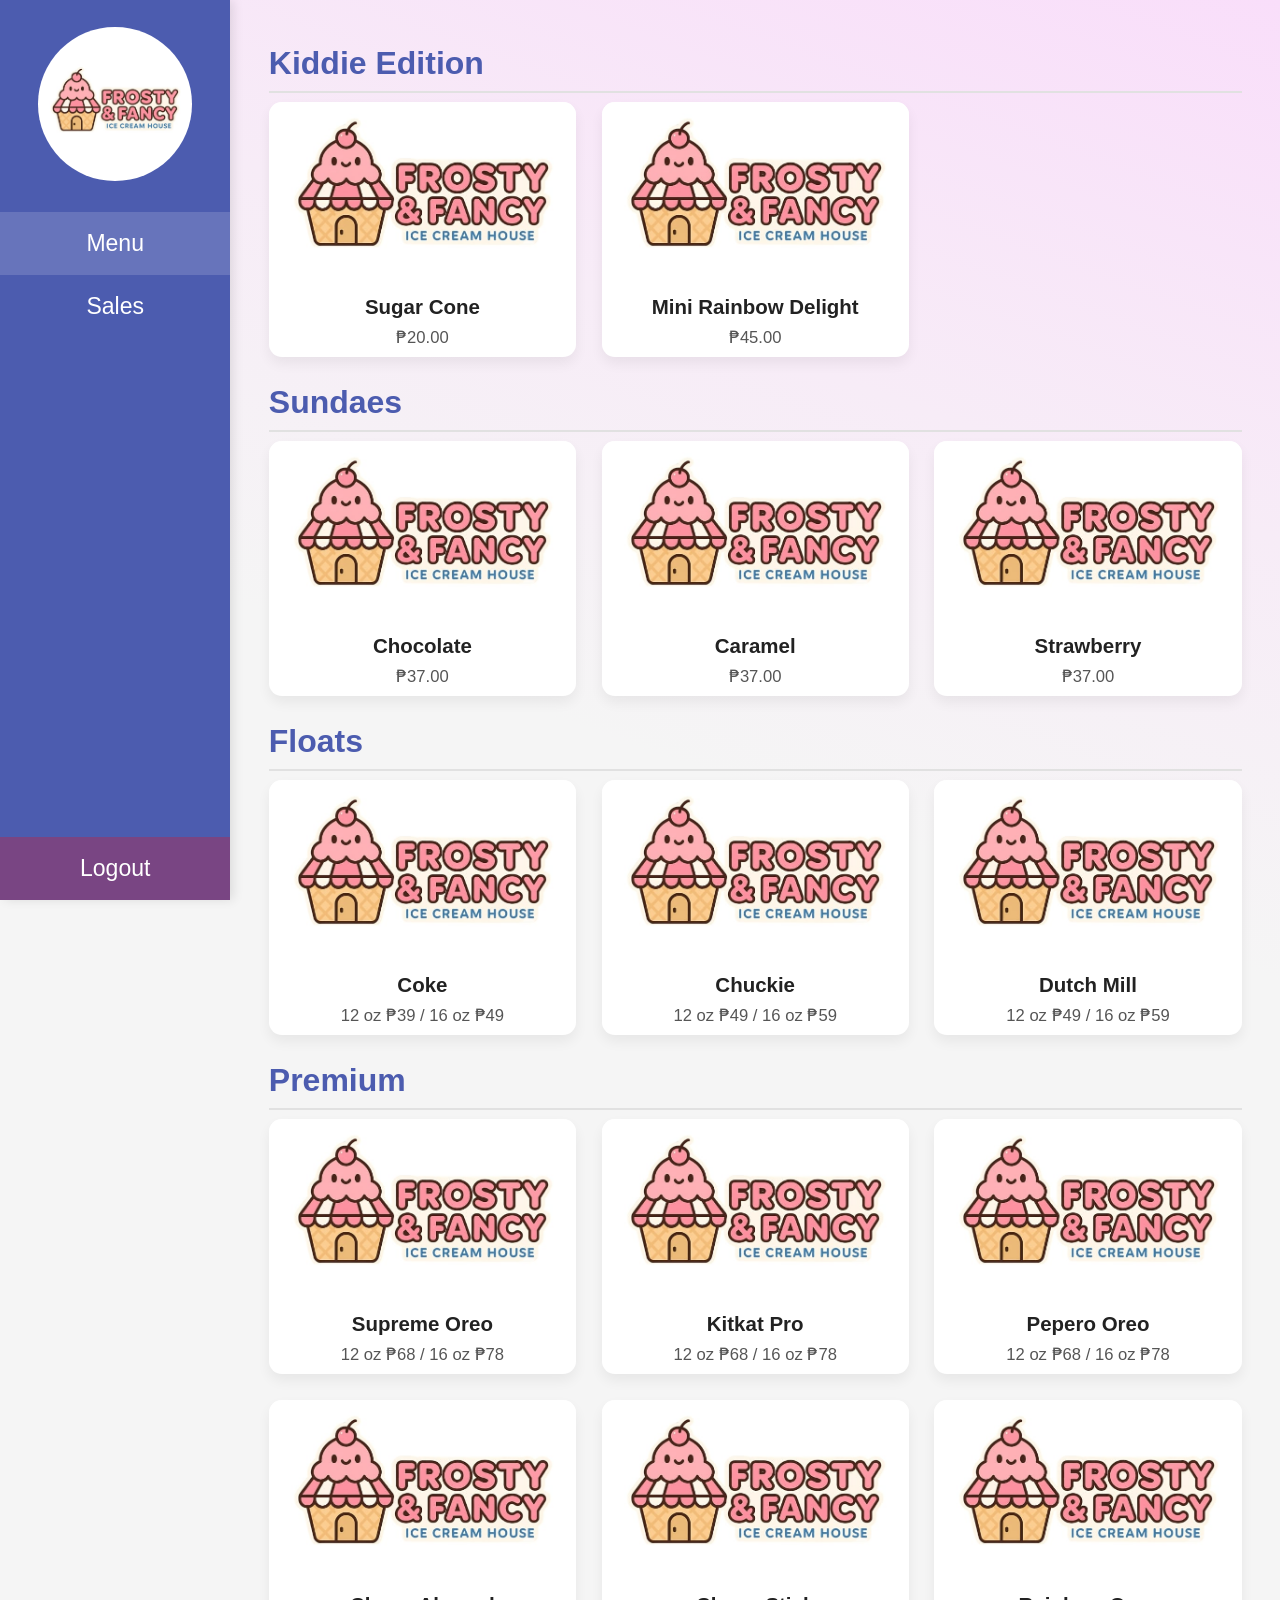
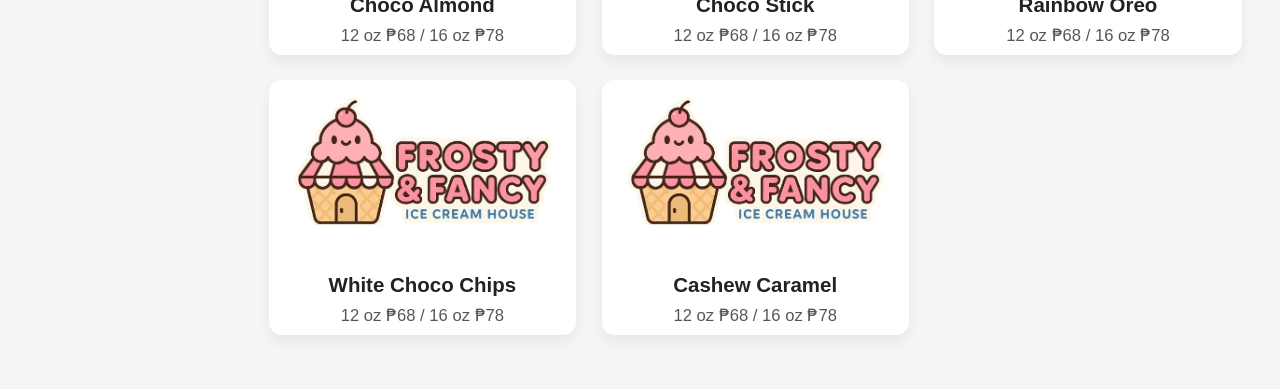
==== FROSTY.html @ 189c3f09 "Add files via upload" ====
<!DOCTYPE html>
<html lang="en">
<head>
  
  <meta charset="UTF-8">
  <meta name="viewport" content="width=device-width, initial-scale=1.0, maximum-scale=1.0, user-scalable=no">
  <title>Frosty & Fancy Menu</title>
  <link rel="stylesheet" href="styles.css">
</head>
<body>
  <aside class="sidebar">
    <div class="logo"><img src="frosty.jpg" alt="Frosty Logo"></div>
    <button class="nav-btn active">Menu</button>
    <button class="nav-btn" onclick="location.href='sales.html'">Sales</button>
    <button class="nav-btn logout" onclick="logout()">Logout</button>
  </aside>

  <main>
    <!-- Kiddie Edition -->
    <h1>Kiddie Edition</h1>
    <div class="grid">
      <div class="card" data-name="Sugar Cone" data-price="20" data-img="frosty.jpg">
        <img src="frosty.jpg" alt="Sugar Cone"><h3>Sugar Cone</h3><p>₱20.00</p>
      </div>
      <div class="card" data-name="Mini Rainbow Delight" data-price="45" data-img="frosty.jpg">
        <img src="frosty.jpg" alt="Mini Rainbow Delight"><h3>Mini Rainbow Delight</h3><p>₱45.00</p>
      </div>
    </div>

    <!-- Sundaes -->
    <h1>Sundaes</h1>
    <div class="grid">
      <div class="card" data-name="Chocolate Sundae" data-price="37" data-img="frosty.jpg">
        <img src="frosty.jpg" alt="Chocolate"><h3>Chocolate</h3><p>₱37.00</p>
      </div>
      <div class="card" data-name="Caramel Sundae" data-price="37" data-img="frosty.jpg">
        <img src="frosty.jpg" alt="Caramel"><h3>Caramel</h3><p>₱37.00</p>
      </div>
      <div class="card" data-name="Strawberry Sundae" data-price="37" data-img="frosty.jpg">
        <img src="frosty.jpg" alt="Strawberry"><h3>Strawberry</h3><p>₱37.00</p>
      </div>
    </div>

    <!-- Floats -->
    <h1>Floats</h1>
    <div class="grid">
      <div class="card" data-name="Coke Float" data-size="12:39,16:49" data-img="frosty.jpg">
        <img src="frosty.jpg" alt="Coke Float"><h3>Coke</h3><p>12 oz ₱39 / 16 oz ₱49</p>
      </div>
      <div class="card" data-name="Chuckie Float" data-size="12:49,16:59" data-img="frosty.jpg">
        <img src="frosty.jpg" alt="Chuckie"><h3>Chuckie</h3><p>12 oz ₱49 / 16 oz ₱59</p>
      </div>
      <div class="card" data-name="Dutch Mill Float" data-size="12:49,16:59" data-img="frosty.jpg">
        <img src="frosty.jpg" alt="Dutch Mill"><h3>Dutch Mill</h3><p>12 oz ₱49 / 16 oz ₱59</p>
      </div>
    </div>

    <!-- Premium -->
    <h1>Premium</h1>
    <div class="grid">
      <!-- Same price for all premium items -->
      <div class="card" data-name="Supreme Oreo" data-size="12:68,16:78" data-img="frosty.jpg">
        <img src="frosty.jpg" alt="Supreme Oreo"><h3>Supreme Oreo</h3><p>12 oz ₱68 / 16 oz ₱78</p>
      </div>
      <div class="card" data-name="Kitkat Pro" data-size="12:68,16:78" data-img="frosty.jpg">
        <img src="frosty.jpg" alt="Kitkat Pro"><h3>Kitkat Pro</h3><p>12 oz ₱68 / 16 oz ₱78</p>
      </div>
      <div class="card" data-name="Pepero Oreo" data-size="12:68,16:78" data-img="frosty.jpg">
        <img src="frosty.jpg" alt="Pepero Oreo"><h3>Pepero Oreo</h3><p>12 oz ₱68 / 16 oz ₱78</p>
      </div>
      <div class="card" data-name="Choco Almond" data-size="12:68,16:78" data-img="frosty.jpg">
        <img src="frosty.jpg" alt="Choco Almond"><h3>Choco Almond</h3><p>12 oz ₱68 / 16 oz ₱78</p>
      </div>
      <div class="card" data-name="Choco Stick" data-size="12:68,16:78" data-img="frosty.jpg">
        <img src="frosty.jpg" alt="Choco Stick"><h3>Choco Stick</h3><p>12 oz ₱68 / 16 oz ₱78</p>
      </div>
      <div class="card" data-name="Rainbow Oreo" data-size="12:68,16:78" data-img="frosty.jpg">
        <img src="frosty.jpg" alt="Rainbow Oreo"><h3>Rainbow Oreo</h3><p>12 oz ₱68 / 16 oz ₱78</p>
      </div>
      <div class="card" data-name="White Choco Chips" data-size="12:68,16:78" data-img="frosty.jpg">
        <img src="frosty.jpg" alt="White Choco Chips"><h3>White Choco Chips</h3><p>12 oz ₱68 / 16 oz ₱78</p>
      </div>
      <div class="card" data-name="Cashew Caramel" data-size="12:68,16:78" data-img="frosty.jpg">
        <img src="frosty.jpg" alt="Cashew Caramel"><h3>Cashew Caramel</h3><p>12 oz ₱68 / 16 oz ₱78</p>
      </div>
    </div>
  </main>

  <!-- Floating Modal -->
  <div class="modal" id="productModal">
    <div class="modal-content">
      <span class="close" id="closeModal">&times;</span>
      <img id="modalImg" src="" alt="">
      <h2 id="modalName"></h2>
      <p id="modalPrice"></p>

      <!-- Size options appear only if needed -->
      <div class="size-options" id="sizeOptions">
  
  <div class="size-btn active" data-size="12oz">12oz ₱39</div> 
</div>

<div class="qty-controls">
  <button id="minusQty">–</button>
  <span id="modalQty">1</span>
  <button id="plusQty">+</button>
</div>
      </label>
      <div class="modal-actions">
        <button id="addOrder">Add to Order</button>
        <button id="goCheckout">Proceed to Checkout</button>
      </div>
    </div>
  </div>

  <script src="menu.js">
   function logout() {
  // Only clear login info
  localStorage.removeItem("loggedInUser");
  sessionStorage.clear();

  // Redirect to login page
  window.location.href = "login.html";
}

  </script>
</body>
</html>
---- styles.css ----
/* ---------- Base Reset ---------- */
* {
  margin: 0;
  padding: 0;
  box-sizing: border-box;
  font-family: "Segoe UI", Arial, sans-serif;
}
body {
  display: flex;
  background: linear-gradient(
    20deg,
    rgba(245, 245, 245, 1) 60%,
    rgba(247, 236, 247, 1) 78%,
    rgba(249, 222, 250, 1) 100%
  );
  color: #333;
  min-height: 100vh;
}

/* ---------- Sidebar ---------- */
.sidebar {
  width: 18vw; /* relative to screen width */
  background: #4c5caf;
  color: #fff;
  display: flex;
  flex-direction: column;
  align-items: center;
  padding-top: 3vh;
  position: fixed;
  top: 0;
  left: 0;
  bottom: 0;
  box-shadow: 0.3vw 0 0.8vw rgba(0,0,0,0.1);
}
.sidebar .logo img {
  width: 12vw;
  height: 12vw;
  border-radius: 50%;
  object-fit: cover;
  margin-bottom: 3vh;
}
.nav-btn {
  background: none;
  border: none;
  color: #fff;
  width: 100%;
  text-align: center;
  padding: 2vh 0;
  font-size: 1.8vw;
  cursor: pointer;
  transition: background 0.2s;
}
.nav-btn:hover,
.nav-btn.active {
  background: rgba(255, 255, 255, 0.15);
}
.nav-btn.logout {
  margin-top: auto;
  background: rgba(255, 0, 0, 0.25);
}
.nav-btn.logout:hover {
  background: rgba(255, 0, 0, 0.4);
}

/* ---------- Main Content ---------- */
main {
  margin-left: 18vw;
  padding: 3vh 3vw;
  width: calc(100% - 18vw);
}
main h1 {
  font-size: 2.5vw;
  margin: 2vh 0 1vh;
  color: #4c5caf;
  border-bottom: 0.3vh solid #e1e1e1;
  padding-bottom: 1vh;
}

/* ---------- Product Grid ---------- */
.grid {
  display: grid;
  grid-template-columns: repeat(auto-fill, minmax(22vw, 1fr));
  gap: 2vw;
  margin-bottom: 3vh;
}
.card {
  background: #fff;
  border-radius: 1vw;
  overflow: hidden;
  box-shadow: 0 0.5vw 1vw rgba(0,0,0,0.06);
  cursor: pointer;
  text-align: center;
  transition: transform 0.15s, box-shadow 0.15s;
}
.card:hover {
  transform: translateY(-0.5vh);
  box-shadow: 0 0.8vw 1.5vw rgba(0,0,0,0.1);
}
.card img {
  width: 100%;
  height: 20vh;
  object-fit: cover;
}
.card h3 {
  font-size: 1.6vw;
  margin: 1vh 0;
  color: #222;
}
.card p {
  font-size: 1.3vw;
  color: #555;
  margin-bottom: 1vh;
}

/* ---------- Modal ---------- */
.modal {
  display: none;
  position: fixed;
  z-index: 999;
  left: 0;
  top: 0;
  width: 100%;
  height: 100%;
  background: rgba(0,0,0,0.4);
  justify-content: center;
  align-items: center;
}
.modal-content {
  background: #fff;
  border-radius: 1vw;
  padding: 2vh 2vw;
  width: 90%;
  max-width: 80vw;
  position: relative;
  animation: fadeIn 0.2s ease;
  box-shadow: 0 1vw 2vw rgba(0,0,0,0.2);
}
@keyframes fadeIn {
  from {opacity: 0; transform: scale(0.9);}
  to {opacity: 1; transform: scale(1);}
}
.modal-content img {
  width: 100%;
  height: 25vh;
  object-fit: cover;
  border-radius: 0.8vw;
  margin-bottom: 2vh;
}
.modal-content h2 {
  font-size: 2vw;
  margin-bottom: 1vh;
  color: #333;
}
.modal-content p {
  font-size: 1.5vw;
  color: #555;
  margin-bottom: 1vh;
}

/* ---------- Size Buttons ---------- */
.size-options {
  display: flex;
  gap: 1vw;
  margin: 1vh 0 2vh;
}
.size-btn {
  flex: 1;
  padding: 1vh 0;
  border: 0.2vw solid #ccc;
  border-radius: 0.6vw;
  text-align: center;
  cursor: pointer;
  background: #fafafa;
  transition: all 0.2s;
}
.size-btn:hover {background: #f0f0f0;}
.size-btn.active {
  background: #4c5caf;
  color: #fff;
  border-color: #4c5caf;
}

/* ---------- Quantity Controls ---------- */
.qty-controls {
  display: flex;
  align-items: center;
  justify-content: center;
  gap: 1vw;
  margin: 2vh 0;
}
.qty-controls button {
  width: 5vw;
  height: 5vw;
  font-size: 2vw;
  border: none;
  border-radius: 0.6vw;
  background: #4caf50;
  color: #fff;
  cursor: pointer;
  transition: background 0.2s;
}
.qty-controls button:hover {background: #43a047;}
.qty-controls span {
  font-size: 2vw;
  font-weight: bold;
  min-width: 3vw;
  text-align: center;
}

/* ---------- Modal Buttons ---------- */
.modal-actions {
  display: flex;
  justify-content: space-between;
  margin-top: 2vh;
}
.modal-actions button {
  flex: 1;
  margin: 0 0.5vw;
  padding: 1.5vh 0;
  border: none;
  border-radius: 0.6vw;
  font-size: 1.5vw;
  cursor: pointer;
  transition: background 0.2s;
}
#addOrder {background: #4c5caf; color: #fff;}
#addOrder:hover {background: #3e4e9a;}
#goCheckout {background: #2a9d8f; color: #fff;}
#goCheckout:hover {background: #238378;}

.close {
  position: absolute;
  top: 2vh;
  right: 2vw;
  font-size: 3vw;
  color: #888;
  cursor: pointer;
}
.close:hover {color: #444;}

/* ---------- Sales Table ---------- */
table {
  width: 100%;
  border-collapse: collapse;
  background: #fff;
  margin-top: 3vh;
  font-size: 1.5vw;
}
thead {
  background: #4caf50;
  color: #fff;
}
th, td {
  border: 0.2vw solid #ddd;
  padding: 1vh 1vw;
  text-align: left;
}
tbody tr:nth-child(even) {
  background: #f9f9f9;
}

/* --- Export Buttons --- */
.export-buttons {
  margin-top: 3vh;
  display: flex;
  gap: 2vw;
  justify-content: center;
  flex-wrap: wrap;
}
.export-buttons button {
  padding: 1.5vh 2vw;
  background: #2196f3;
  border: none;
  border-radius: 0.6vw;
  color: #fff;
  cursor: pointer;
  font-size: 1.5vw;
  transition: background 0.2s;
}
.export-buttons button:hover {background: #1976d2;}
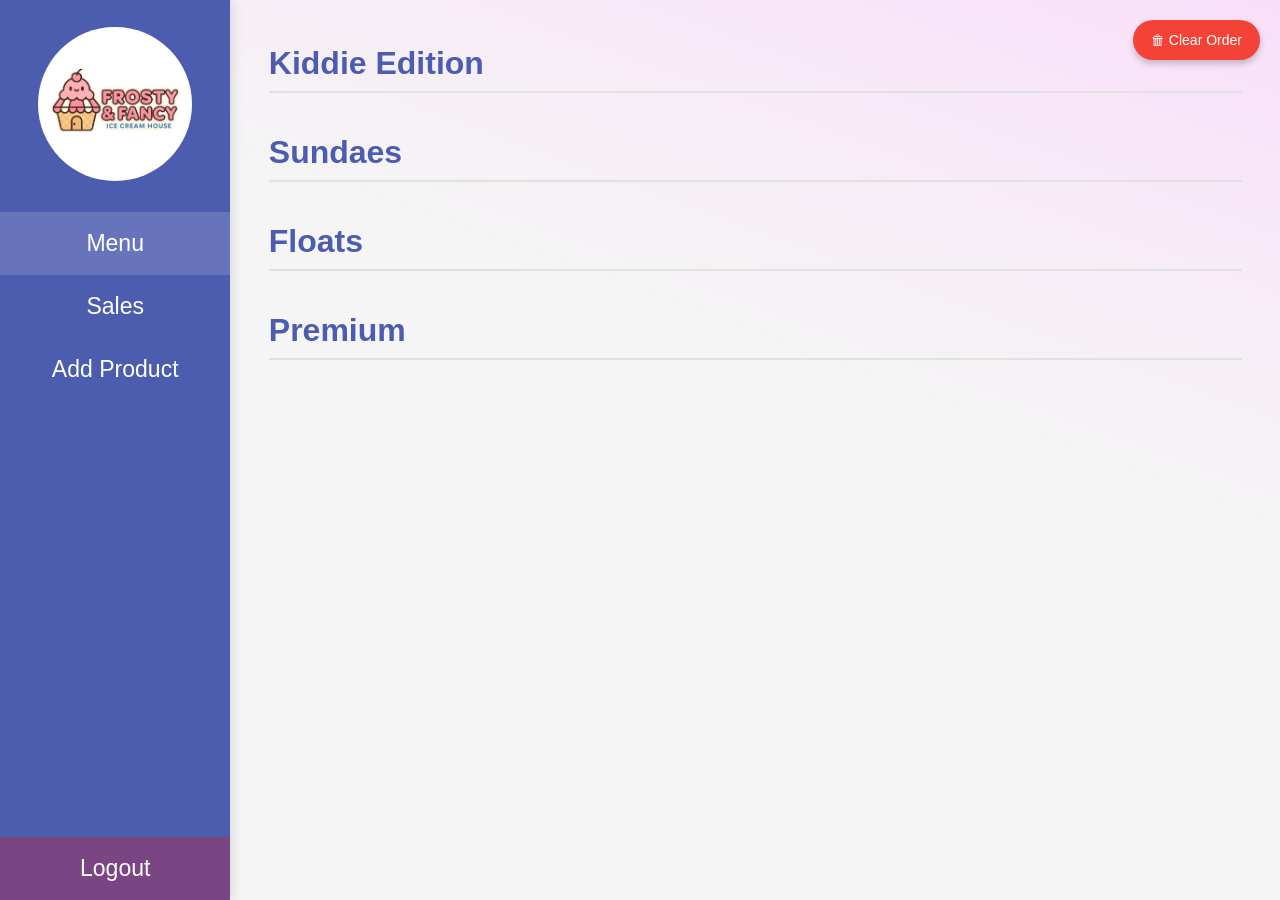
==== commit f78c7c4a: "Update FROSTY.html" ====
--- a/FROSTY.html
+++ b/FROSTY.html
@@ -1,111 +1,133 @@
 <!DOCTYPE html>
 <html lang="en">
 <head>
-  
   <meta charset="UTF-8">
   <meta name="viewport" content="width=device-width, initial-scale=1.0, maximum-scale=1.0, user-scalable=no">
   <title>Frosty & Fancy Menu</title>
   <link rel="stylesheet" href="styles.css">
+  <style>
+    .grid {
+      display: flex;
+      flex-wrap: wrap;
+      gap: 15px;
+      margin-bottom: 2rem;
+    }
+    .card {
+      width: 150px;
+      background: #fff;
+      padding: 10px;
+      border-radius: 10px;
+      text-align: center;
+      cursor: pointer;
+      box-shadow: 0 2px 6px rgba(0,0,0,0.2);
+    }
+    .card img {
+      width: 100%;
+      height: 100px;
+      object-fit: cover;
+      border-radius: 8px;
+      margin-bottom: 8px;
+    }
+    #clear-order-float {
+      position: fixed;
+      top: 20px;
+      right: 20px;
+      background: #f44336;
+      color: white;
+      border: none;
+      border-radius: 50px;
+      padding: 12px 18px;
+      font-size: 14px;
+      cursor: pointer;
+      box-shadow: 0 4px 6px rgba(0,0,0,0.2);
+      z-index: 9999;
+      transition: background 0.3s;
+    }
+    #clear-order-float:hover {
+      background: #d32f2f;
+    }
+
+    /* General modal */
+    .clear-modal, .success-modal {
+      display: none;
+      position: fixed;
+      z-index: 10000;
+      left: 0; top: 0;
+      width: 100%; height: 100%;
+      background: rgba(0,0,0,0.4);
+      justify-content: center;
+      align-items: center;
+    }
+    .clear-modal-content, .success-modal-content {
+      background: white;
+      padding: 20px;
+      border-radius: 10px;
+      text-align: center;
+      box-shadow: 0 4px 10px rgba(0,0,0,0.3);
+      max-width: 300px;
+      width: 90%;
+    }
+    .modal-actions {
+      margin-top: 15px;
+      display: flex;
+      justify-content: space-around;
+    }
+    .btn-danger {
+      background: #f44336;
+      color: white;
+      border: none;
+      padding: 8px 14px;
+      border-radius: 6px;
+      cursor: pointer;
+    }
+    .btn-cancel {
+      background: #ccc;
+      border: none;
+      padding: 8px 14px;
+      border-radius: 6px;
+      cursor: pointer;
+    }
+    .btn-danger:hover { background: #d32f2f; }
+    .btn-cancel:hover { background: #aaa; }
+  </style>
 </head>
 <body>
   <aside class="sidebar">
     <div class="logo"><img src="frosty.jpg" alt="Frosty Logo"></div>
     <button class="nav-btn active">Menu</button>
     <button class="nav-btn" onclick="location.href='sales.html'">Sales</button>
+    <button class="nav-btn" onclick="location.href='addproduct.html'">Add Product</button>
     <button class="nav-btn logout" onclick="logout()">Logout</button>
   </aside>
 
   <main>
-    <!-- Kiddie Edition -->
     <h1>Kiddie Edition</h1>
-    <div class="grid">
-      <div class="card" data-name="Sugar Cone" data-price="20" data-img="frosty.jpg">
-        <img src="frosty.jpg" alt="Sugar Cone"><h3>Sugar Cone</h3><p>₱20.00</p>
-      </div>
-      <div class="card" data-name="Mini Rainbow Delight" data-price="45" data-img="frosty.jpg">
-        <img src="frosty.jpg" alt="Mini Rainbow Delight"><h3>Mini Rainbow Delight</h3><p>₱45.00</p>
-      </div>
-    </div>
-
-    <!-- Sundaes -->
+    <div class="grid" id="kiddie"></div>
+
     <h1>Sundaes</h1>
-    <div class="grid">
-      <div class="card" data-name="Chocolate Sundae" data-price="37" data-img="frosty.jpg">
-        <img src="frosty.jpg" alt="Chocolate"><h3>Chocolate</h3><p>₱37.00</p>
-      </div>
-      <div class="card" data-name="Caramel Sundae" data-price="37" data-img="frosty.jpg">
-        <img src="frosty.jpg" alt="Caramel"><h3>Caramel</h3><p>₱37.00</p>
-      </div>
-      <div class="card" data-name="Strawberry Sundae" data-price="37" data-img="frosty.jpg">
-        <img src="frosty.jpg" alt="Strawberry"><h3>Strawberry</h3><p>₱37.00</p>
-      </div>
-    </div>
-
-    <!-- Floats -->
+    <div class="grid" id="sundaes"></div>
+
     <h1>Floats</h1>
-    <div class="grid">
-      <div class="card" data-name="Coke Float" data-size="12:39,16:49" data-img="frosty.jpg">
-        <img src="frosty.jpg" alt="Coke Float"><h3>Coke</h3><p>12 oz ₱39 / 16 oz ₱49</p>
-      </div>
-      <div class="card" data-name="Chuckie Float" data-size="12:49,16:59" data-img="frosty.jpg">
-        <img src="frosty.jpg" alt="Chuckie"><h3>Chuckie</h3><p>12 oz ₱49 / 16 oz ₱59</p>
-      </div>
-      <div class="card" data-name="Dutch Mill Float" data-size="12:49,16:59" data-img="frosty.jpg">
-        <img src="frosty.jpg" alt="Dutch Mill"><h3>Dutch Mill</h3><p>12 oz ₱49 / 16 oz ₱59</p>
-      </div>
-    </div>
-
-    <!-- Premium -->
+    <div class="grid" id="floats"></div>
+
     <h1>Premium</h1>
-    <div class="grid">
-      <!-- Same price for all premium items -->
-      <div class="card" data-name="Supreme Oreo" data-size="12:68,16:78" data-img="frosty.jpg">
-        <img src="frosty.jpg" alt="Supreme Oreo"><h3>Supreme Oreo</h3><p>12 oz ₱68 / 16 oz ₱78</p>
-      </div>
-      <div class="card" data-name="Kitkat Pro" data-size="12:68,16:78" data-img="frosty.jpg">
-        <img src="frosty.jpg" alt="Kitkat Pro"><h3>Kitkat Pro</h3><p>12 oz ₱68 / 16 oz ₱78</p>
-      </div>
-      <div class="card" data-name="Pepero Oreo" data-size="12:68,16:78" data-img="frosty.jpg">
-        <img src="frosty.jpg" alt="Pepero Oreo"><h3>Pepero Oreo</h3><p>12 oz ₱68 / 16 oz ₱78</p>
-      </div>
-      <div class="card" data-name="Choco Almond" data-size="12:68,16:78" data-img="frosty.jpg">
-        <img src="frosty.jpg" alt="Choco Almond"><h3>Choco Almond</h3><p>12 oz ₱68 / 16 oz ₱78</p>
-      </div>
-      <div class="card" data-name="Choco Stick" data-size="12:68,16:78" data-img="frosty.jpg">
-        <img src="frosty.jpg" alt="Choco Stick"><h3>Choco Stick</h3><p>12 oz ₱68 / 16 oz ₱78</p>
-      </div>
-      <div class="card" data-name="Rainbow Oreo" data-size="12:68,16:78" data-img="frosty.jpg">
-        <img src="frosty.jpg" alt="Rainbow Oreo"><h3>Rainbow Oreo</h3><p>12 oz ₱68 / 16 oz ₱78</p>
-      </div>
-      <div class="card" data-name="White Choco Chips" data-size="12:68,16:78" data-img="frosty.jpg">
-        <img src="frosty.jpg" alt="White Choco Chips"><h3>White Choco Chips</h3><p>12 oz ₱68 / 16 oz ₱78</p>
-      </div>
-      <div class="card" data-name="Cashew Caramel" data-size="12:68,16:78" data-img="frosty.jpg">
-        <img src="frosty.jpg" alt="Cashew Caramel"><h3>Cashew Caramel</h3><p>12 oz ₱68 / 16 oz ₱78</p>
-      </div>
-    </div>
+    <div class="grid" id="premium"></div>
   </main>
-
-  <!-- Floating Modal -->
+  <button id="clear-order-float">🗑 Clear Order</button>
+
+  <!-- Product Modal -->
   <div class="modal" id="productModal">
     <div class="modal-content">
       <span class="close" id="closeModal">&times;</span>
       <img id="modalImg" src="" alt="">
       <h2 id="modalName"></h2>
       <p id="modalPrice"></p>
-
-      <!-- Size options appear only if needed -->
-      <div class="size-options" id="sizeOptions">
-  
-  <div class="size-btn active" data-size="12oz">12oz ₱39</div> 
-</div>
-
-<div class="qty-controls">
-  <button id="minusQty">–</button>
-  <span id="modalQty">1</span>
-  <button id="plusQty">+</button>
-</div>
-      </label>
+      <div class="size-options" id="sizeOptions"></div>
+      <div class="qty-controls">
+        <button id="minusQty">–</button>
+        <span id="modalQty">1</span>
+        <button id="plusQty">+</button>
+      </div>
       <div class="modal-actions">
         <button id="addOrder">Add to Order</button>
         <button id="goCheckout">Proceed to Checkout</button>
@@ -113,16 +135,106 @@
     </div>
   </div>
 
-  <script src="menu.js">
-   function logout() {
-  // Only clear login info
-  localStorage.removeItem("loggedInUser");
-  sessionStorage.clear();
-
-  // Redirect to login page
-  window.location.href = "login.html";
-}
-
+  <!-- Clear Order Modal -->
+  <div id="clearOrderModal" class="clear-modal">
+    <div class="clear-modal-content">
+      <p>Are you sure you want to clear all orders?</p>
+      <div class="modal-actions">
+        <button id="confirmClear" class="btn-danger">Yes, Clear</button>
+        <button id="cancelClear" class="btn-cancel">Cancel</button>
+      </div>
+    </div>
+  </div>
+
+  <!-- Success Modal -->
+  <div id="successModal" class="success-modal">
+    <div class="success-modal-content">
+      <p id="successMessage">Item added successfully!</p>
+    </div>
+  </div>
+
+  <script src="menu.js"></script>
+  <script>
+    function logout() {
+      localStorage.removeItem("loggedInUser");
+      sessionStorage.clear();
+      window.location.href = "login.html";
+    }
+
+    // ========== Success modal helper ==========
+    function showSuccess(msg) {
+      const modal = document.getElementById("successModal");
+      const message = document.getElementById("successMessage");
+      message.textContent = msg;
+      modal.style.display = "flex";
+      setTimeout(() => { modal.style.display = "none"; }, 1500);
+    }
+
+    // Load products from localStorage
+    function loadMenu() {
+      const products = JSON.parse(localStorage.getItem("products") || "[]");
+
+      const sections = {
+        "Kiddie Edition": document.getElementById("kiddie"),
+        "Sundaes": document.getElementById("sundaes"),
+        "Floats": document.getElementById("floats"),
+        "Premium": document.getElementById("premium"),
+      };
+
+      Object.values(sections).forEach(div => div.innerHTML = "");
+
+      products.forEach(p => {
+        const card = document.createElement("div");
+        card.className = "card";
+        card.dataset.name = p.name;
+        card.dataset.img = p.img;
+        if (p.sizes.includes(":")) {
+          card.dataset.size = p.sizes;
+        } else {
+          card.dataset.price = p.sizes;
+        }
+
+        card.innerHTML = `
+          <img src="${p.img}" alt="${p.name}">
+          <h3>${p.name}</h3>
+          <p>${p.sizes.includes(":") ? p.sizes.replace(/,/g," / ") : "₱" + p.sizes}</p>
+        `;
+
+        card.addEventListener("click", () => openModal(card));
+
+        if (sections[p.section]) {
+          sections[p.section].appendChild(card);
+        }
+      });
+    }
+
+    // ======== Clear Order Floating Button ========
+    const clearBtn = document.getElementById("clear-order-float");
+    const clearModal = document.getElementById("clearOrderModal");
+    const confirmClear = document.getElementById("confirmClear");
+    const cancelClear = document.getElementById("cancelClear");
+
+    clearBtn.addEventListener("click", () => {
+      let cart = JSON.parse(localStorage.getItem("frostyOrder") || "[]");
+      if (cart.length === 0) {
+        showSuccess("Cart is already empty!");
+        return;
+      }
+      clearModal.style.display = "flex";
+    });
+
+    cancelClear.addEventListener("click", () => {
+      clearModal.style.display = "none";
+    });
+
+    confirmClear.addEventListener("click", () => {
+      localStorage.setItem("frostyOrder", JSON.stringify([]));
+      clearModal.style.display = "none";
+      showSuccess("All orders cleared!");
+      window.location.reload();
+    });
+
+    window.onload = loadMenu;
   </script>
 </body>
 </html>
